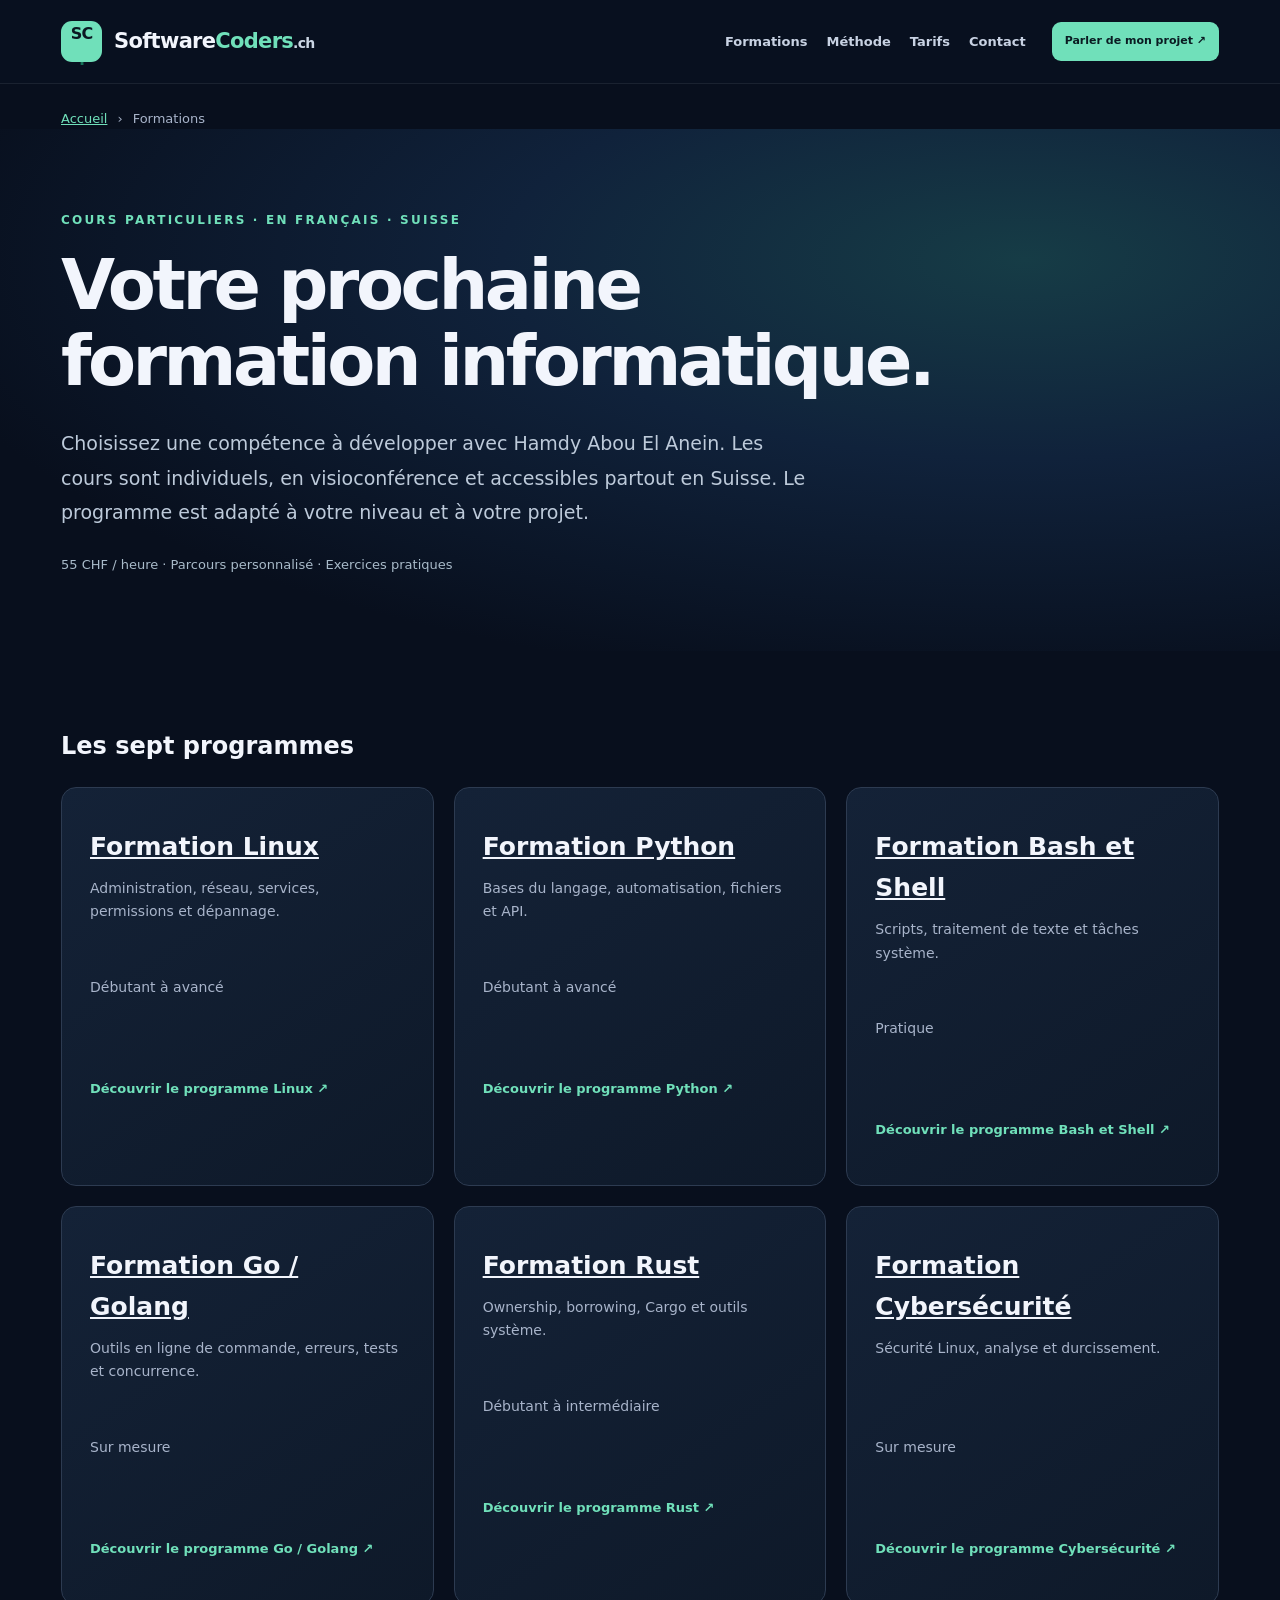
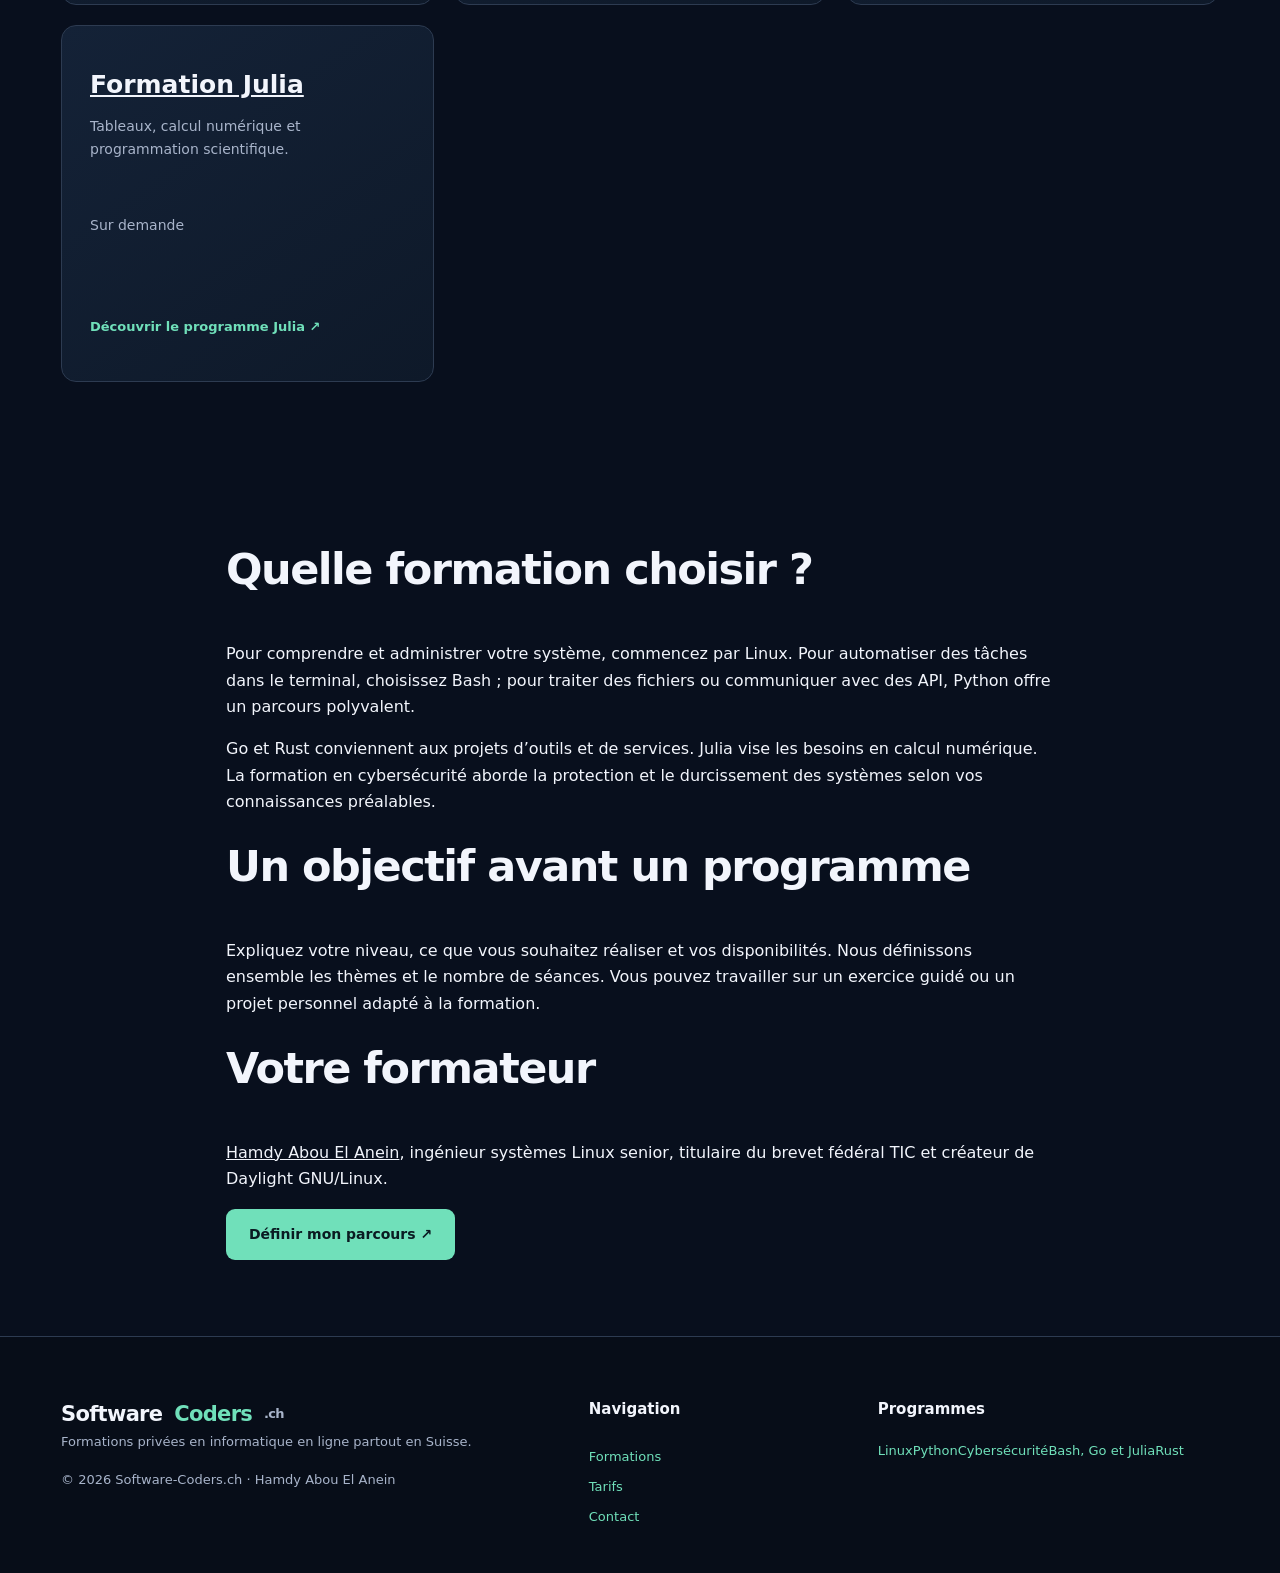
==== formations/index.html @ 7de6b89b "Add course catalogue and navigation breadcrumbs" ====
<!doctype html>
<!-- Developer: Hamdy Abou El Anein | Contact: info@software-coders.ch -->
<html lang="fr"><head><meta charset="utf-8"><meta name="viewport" content="width=device-width,initial-scale=1">
<meta name="description" content="Comparez les cours particuliers Linux, Python, Bash, Go, Rust, cybersécurité et Julia. En français, en ligne partout en Suisse, avec Hamdy Abou El Anein."><meta name="theme-color" content="#0b1221"><meta name="referrer" content="strict-origin-when-cross-origin">
<link rel="canonical" href="https://software-coders.ch/formations/"><link rel="icon" type="image/svg+xml" href="/img/favicon.svg"><link rel="stylesheet" href="../css/site.css">
<meta property="og:type" content="website"><meta property="og:locale" content="fr_CH"><meta property="og:title" content="Formations informatiques en ligne en Suisse | Hamdy Abou El Anein"><meta property="og:description" content="Comparez les cours particuliers Linux, Python, Bash, Go, Rust, cybersécurité et Julia. En français, en ligne partout en Suisse, avec Hamdy Abou El Anein."><meta property="og:url" content="https://software-coders.ch/formations/"><meta property="og:image" content="https://software-coders.ch/img/linux-incident-arena-share.webp">
<title>Formations informatiques en ligne en Suisse | Hamdy Abou El Anein</title>
<script type="application/ld+json">{"@context": "https://schema.org", "@type": "CollectionPage", "name": "Formations informatiques en ligne en Suisse | Hamdy Abou El Anein", "url": "https://software-coders.ch/formations/", "mainEntity": {"@type": "ItemList", "itemListElement": [{"@type": "ListItem", "position": 1, "name": "Formation Linux", "url": "https://software-coders.ch/formations/linux/"}, {"@type": "ListItem", "position": 2, "name": "Formation Python", "url": "https://software-coders.ch/formations/python/"}, {"@type": "ListItem", "position": 3, "name": "Formation Bash et Shell", "url": "https://software-coders.ch/formations/bash/"}, {"@type": "ListItem", "position": 4, "name": "Formation Go / Golang", "url": "https://software-coders.ch/formations/go/"}, {"@type": "ListItem", "position": 5, "name": "Formation Rust", "url": "https://software-coders.ch/formations/rust/"}, {"@type": "ListItem", "position": 6, "name": "Formation Cybersécurité", "url": "https://software-coders.ch/formations/cybersecurite/"}, {"@type": "ListItem", "position": 7, "name": "Formation Julia", "url": "https://software-coders.ch/formations/julia/"}]}}</script>
<script type="application/ld+json">{"@context": "https://schema.org", "@type": "BreadcrumbList", "itemListElement": [{"@type": "ListItem", "position": 1, "name": "Accueil", "item": "https://software-coders.ch/"}, {"@type": "ListItem", "position": 2, "name": "Formations", "item": "https://software-coders.ch/formations/"}]}</script></head><body><a class="skip" href="#contenu">Aller au contenu</a><header class="site-header"><div class="container nav"><a class="brand" href="/" aria-label="Software-Coders.ch — Accueil"><span class="brand-icon">SC<span>.</span></span><span>Software<span class="brand-accent">Coders</span><small>.ch</small></span></a><button class="menu-toggle" type="button" aria-controls="navigation" aria-expanded="false" aria-label="Ouvrir le menu"><span></span><span></span><span></span></button><nav id="navigation" class="nav-links" aria-label="Navigation principale"><a href="/formations/">Formations</a><a href="/#methode">Méthode</a><a href="/#tarifs">Tarifs</a><a href="/#contact">Contact</a></nav><a class="nav-cta" href="/#contact">Parler de mon projet ↗</a></div></header>
<main id="contenu"><nav class="container breadcrumbs" aria-label="Fil d’Ariane"><a href="/">Accueil</a> <span aria-hidden="true">›</span> <span aria-current="page">Formations</span></nav><section class="course-hero"><div class="container"><p class="eyebrow">COURS PARTICULIERS · EN FRANÇAIS · SUISSE</p><h1>Votre prochaine formation informatique.</h1><p class="course-lead">Choisissez une compétence à développer avec Hamdy Abou El Anein. Les cours sont individuels, en visioconférence et accessibles partout en Suisse. Le programme est adapté à votre niveau et à votre projet.</p><p class="course-meta">55 CHF / heure · Parcours personnalisé · Exercices pratiques</p></div></section><section class="section"><div class="container"><h2>Les sept programmes</h2><div class="course-grid"><article class="course"><h3><a href="/formations/linux/">Formation Linux</a></h3><p>Administration, réseau, services, permissions et dépannage.</p><p>Débutant à avancé</p><a class="course-detail-link" href="/formations/linux/">Découvrir le programme Linux ↗</a></article><article class="course"><h3><a href="/formations/python/">Formation Python</a></h3><p>Bases du langage, automatisation, fichiers et API.</p><p>Débutant à avancé</p><a class="course-detail-link" href="/formations/python/">Découvrir le programme Python ↗</a></article><article class="course"><h3><a href="/formations/bash/">Formation Bash et Shell</a></h3><p>Scripts, traitement de texte et tâches système.</p><p>Pratique</p><a class="course-detail-link" href="/formations/bash/">Découvrir le programme Bash et Shell ↗</a></article><article class="course"><h3><a href="/formations/go/">Formation Go / Golang</a></h3><p>Outils en ligne de commande, erreurs, tests et concurrence.</p><p>Sur mesure</p><a class="course-detail-link" href="/formations/go/">Découvrir le programme Go / Golang ↗</a></article><article class="course"><h3><a href="/formations/rust/">Formation Rust</a></h3><p>Ownership, borrowing, Cargo et outils système.</p><p>Débutant à intermédiaire</p><a class="course-detail-link" href="/formations/rust/">Découvrir le programme Rust ↗</a></article><article class="course"><h3><a href="/formations/cybersecurite/">Formation Cybersécurité</a></h3><p>Sécurité Linux, analyse et durcissement.</p><p>Sur mesure</p><a class="course-detail-link" href="/formations/cybersecurite/">Découvrir le programme Cybersécurité ↗</a></article><article class="course"><h3><a href="/formations/julia/">Formation Julia</a></h3><p>Tableaux, calcul numérique et programmation scientifique.</p><p>Sur demande</p><a class="course-detail-link" href="/formations/julia/">Découvrir le programme Julia ↗</a></article></div></div></section><section class="section"><div class="container course-copy"><h2>Quelle formation choisir ?</h2><p>Pour comprendre et administrer votre système, commencez par Linux. Pour automatiser des tâches dans le terminal, choisissez Bash ; pour traiter des fichiers ou communiquer avec des API, Python offre un parcours polyvalent.</p><p>Go et Rust conviennent aux projets d’outils et de services. Julia vise les besoins en calcul numérique. La formation en cybersécurité aborde la protection et le durcissement des systèmes selon vos connaissances préalables.</p><h2>Un objectif avant un programme</h2><p>Expliquez votre niveau, ce que vous souhaitez réaliser et vos disponibilités. Nous définissons ensemble les thèmes et le nombre de séances. Vous pouvez travailler sur un exercice guidé ou un projet personnel adapté à la formation.</p><h2>Votre formateur</h2><p><a href="/hamdy-abou-el-anein/">Hamdy Abou El Anein</a>, ingénieur systèmes Linux senior, titulaire du brevet fédéral TIC et créateur de Daylight GNU/Linux.</p><a class="button primary" href="/#contact">Définir mon parcours ↗</a></div></section></main>
<footer class="footer"><div class="container footer-grid"><div><a class="brand" href="/">Software<span class="brand-accent">Coders</span><small>.ch</small></a><p>Formations privées en informatique en ligne partout en Suisse.</p><small>© 2026 Software-Coders.ch · Hamdy Abou El Anein</small></div><div><h3>Navigation</h3><a href="/formations/">Formations</a><a href="/#tarifs">Tarifs</a><a href="/#contact">Contact</a></div><div><h3>Programmes</h3><a href="/formations/linux/">Linux</a><a href="/formations/python/">Python</a><a href="/formations/cybersecurite/">Cybersécurité</a><a href="/formations/autres/">Bash, Go et Julia</a><a href="/formations/rust/">Rust</a></div></div></footer><script src="../js/site.js" defer></script></body></html>
---- css/site.css ----
/* Developer: Hamdy Abou El Anein | Contact: info@software-coders.ch | SPDX-License-Identifier: GPL-3.0-only */
:root{--bg:#080f1d;--bg2:#0e192b;--surface:#131f32;--surface2:#18263c;--text:#f2f5fc;--muted:#a8b4ca;--accent:#70e0ba;--accent2:#a4f5d7;--line:#2d3b51;color-scheme:dark}
*{box-sizing:border-box}html{scroll-behavior:smooth;scroll-padding-top:95px}body{margin:0;font-family:system-ui,-apple-system,"Segoe UI",sans-serif;font-size:16px;line-height:1.65;color:var(--text);background:var(--bg)}a{color:inherit}button,input,select,textarea{font:inherit}a:focus-visible,button:focus-visible,input:focus-visible,select:focus-visible,textarea:focus-visible{outline:3px solid var(--accent);outline-offset:3px}.container{max-width:1210px;margin:auto;padding:0 26px}.skip{position:absolute;left:-9999px;top:0}.skip:focus{left:10px;top:10px;z-index:999;background:white;color:#111;padding:12px}
.site-header{position:sticky;top:0;z-index:50;background:#091120f5;border-bottom:1px solid #ffffff13;backdrop-filter:blur(16px)}.nav{display:flex;align-items:center;gap:26px;min-height:83px}.brand{display:inline-flex;align-items:center;gap:12px;text-decoration:none;font-size:21px;letter-spacing:-.7px;font-weight:850;white-space:nowrap}.brand-icon{width:41px;height:41px;display:grid;place-items:center;background:var(--accent);color:#0b1823;border-radius:11px;font-size:16px;letter-spacing:-1px}.brand-icon span,.brand-accent{color:var(--accent)}.brand-icon span{color:#167258}.brand small{font-size:14px;color:#cbd6e4}.nav-links{display:flex;align-items:center;gap:26px;margin-left:auto}.nav-links a{text-decoration:none;color:#c8d2e3;font-size:13px;font-weight:600}.nav-links a:hover{color:var(--accent)}.nav-cta{background:var(--accent);color:#0a1b22;text-decoration:none;padding:11px 17px;border-radius:9px;font-size:13px;font-weight:800;white-space:nowrap}.menu-toggle{display:none}
.hero{position:relative;overflow:hidden;background:radial-gradient(ellipse at 80% 35%,#143c48 0,#10223b 34%,#080f1d 76%)}.hero-glow{position:absolute;right:7%;top:20%;width:460px;height:460px;background:#3de1ab18;filter:blur(90px);pointer-events:none}.hero-grid{position:relative;display:grid;grid-template-columns:1.12fr .88fr;align-items:center;gap:38px;padding-top:95px;padding-bottom:100px;min-height:675px}.eyebrow{color:var(--accent);font-size:12px;letter-spacing:2.2px;font-weight:850;margin:0 0 17px}.dot{display:inline-block;width:8px;height:8px;background:var(--accent);border-radius:50%;margin-right:9px;box-shadow:0 0 15px #70e0ba99}h1,h2,h3,p{margin-top:0}h1{font-size:clamp(48px,5.8vw,79px);letter-spacing:-3.5px;line-height:1.08;margin:0 0 27px;font-weight:850}h1 em,h2 em{font-style:normal;color:var(--accent)}.hero-lead{font-size:19px;line-height:1.8;color:#b8c5d7;max-width:610px}.hero-lead strong{color:#f5f8fd}.hero-actions{display:flex;gap:14px;flex-wrap:wrap;margin-top:32px}.button{border:0;display:inline-flex;align-items:center;justify-content:center;gap:12px;padding:14px 23px;min-height:51px;border-radius:9px;font-weight:800;text-decoration:none;cursor:pointer;font-size:14px}.button.primary{background:var(--accent);color:#0a1b22}.button.primary:hover,.nav-cta:hover{background:var(--accent2)}.button.ghost{background:transparent;border:1px solid #60758a;color:#e8f1f8}.hero-trust{display:flex;gap:35px;flex-wrap:wrap;margin-top:52px}.hero-trust strong{font-size:27px;display:block;color:#f7fbff}.hero-trust span{font-size:12px;color:var(--muted);display:block;max-width:145px}.hero-visual{position:relative}.hero-visual>img{width:100%;height:450px;object-fit:cover;border-radius:25px;border:1px solid #5a7b8844;box-shadow:0 28px 90px #0008}.code-card{position:absolute;bottom:-27px;left:-42px;background:#0c1725ed;border:1px solid #54768a;border-radius:13px;padding:17px 23px;box-shadow:0 25px 60px #0009}.code-dots{color:#eeaf87;display:block;letter-spacing:5px;font-size:11px;margin-bottom:11px}.code-card code{font:13px/1.8 ui-monospace,SFMono-Regular,Consolas,monospace;color:#dbece7}.code-green{color:var(--accent)}.code-purple{color:#bfacff}
.intro-band{border-top:1px solid #ffffff16;border-bottom:1px solid #ffffff16;background:#0c1829;padding:23px 0}.intro-band .container{display:flex;align-items:center;gap:60px;flex-wrap:wrap}.intro-band span{font-size:10px;letter-spacing:1.8px;color:var(--muted);font-weight:800}.intro-band div div{font-size:15px;font-weight:750}.intro-band b{color:var(--accent);padding:0 13px}
.section{padding:95px 0}.section-head{display:flex;justify-content:space-between;align-items:end;gap:35px;margin-bottom:37px}.section-head>div{max-width:680px}.section-head h2,.center-head h2,.method-grid h2,.contact-grid h2{font-size:clamp(34px,4vw,53px);line-height:1.17;letter-spacing:-2px;margin:0 0 18px}.section-head p:not(.eyebrow),.center-head p:not(.eyebrow),.section-lead{color:var(--muted);font-size:17px}.inline-link{font-size:13px;font-weight:800;color:var(--accent);text-decoration:none;white-space:nowrap;margin-bottom:18px}.course-grid{display:grid;grid-template-columns:repeat(3,minmax(0,1fr));gap:20px}.course{border:1px solid var(--line);background:linear-gradient(145deg,#142237,#0e1929);padding:28px;border-radius:15px;min-width:0;transition:border-color .2s,transform .2s}.course:hover{border-color:#61d6b3;transform:translateY(-3px)}.course-icon{width:53px;height:53px;display:grid;place-items:center;border-radius:12px;background:#2a4965;color:#a7e7ff;font-weight:900;font-size:21px;margin-bottom:24px}.course-icon.linux{background:#344333;color:#d4ee9b}.course-icon.bash{background:#303b56;color:#b8caff}.course-icon.go{background:#17465a;color:#84d9ef}.course-icon.cyber{background:#453b36;color:#ffd08e}.course-icon.julia{background:#3a3152;color:#d5baff}.course-type{font-size:10px;color:var(--accent);font-weight:850;letter-spacing:1.6px}.course h3{font-size:25px;margin:10px 0}.course p{color:var(--muted);min-height:85px;font-size:14px}.course-footer{display:flex;justify-content:space-between;gap:10px;align-items:center;border-top:1px solid var(--line);padding-top:19px;margin-top:17px}.course-footer span{font-size:12px;color:var(--muted)}.course-footer a{font-size:13px;color:var(--accent);font-weight:750;text-decoration:none;white-space:nowrap}
.method-section{background:#0d192b}.method-grid{display:grid;grid-template-columns:.95fr 1.05fr;gap:90px;align-items:center}.method-image{position:relative}.method-image img{width:100%;height:530px;object-fit:cover;border-radius:19px}.method-sticker{position:absolute;right:-22px;bottom:26px;background:var(--accent);color:#10212a;padding:22px;border-radius:12px;font-size:15px;box-shadow:0 12px 35px #0007}.method-sticker strong{font-size:23px}.steps{margin:31px 0}.steps>div{display:flex;gap:19px;margin-bottom:22px}.steps>div>span{font-size:14px;color:var(--accent);font-weight:900;padding-top:3px}.steps h3{font-size:17px;margin:0 0 4px}.steps p{color:var(--muted);font-size:14px;margin:0}
.pricing-section{background:radial-gradient(circle at 50% 55%,#123a3b,#080f1d 60%)}.center-head{text-align:center;max-width:720px;margin:0 auto 42px}.pricing-card{max-width:510px;margin:auto;padding:38px;background:#152438;border:1px solid #5cbfa777;border-radius:19px;box-shadow:0 22px 80px #0005}.pricing-top{display:flex;justify-content:space-between;align-items:center;gap:10px;color:var(--muted);font-size:11px;font-weight:850;letter-spacing:1px}.pricing-label{color:#0a2820;background:var(--accent);border-radius:30px;padding:5px 10px;font-size:10px}.price{margin:26px 0 18px}.price strong{font-size:60px;letter-spacing:-2px;line-height:1}.price span{color:var(--muted)}.pricing-card>p{color:var(--muted)}.pricing-card ul{padding:0;margin:28px 0;list-style:none}.pricing-card li{margin:13px 0;color:#d7e4ee}.pricing-card li:before{content:"✓";color:var(--accent);margin-right:12px}.wide{width:100%}.small-note{font-size:12px!important;color:var(--muted);text-align:center;margin:15px 0}.small-note a{color:var(--accent)}.stripe-box{text-align:center;min-height:58px;overflow:hidden}
.services-section{background:#0c1829}.service-grid{display:grid;grid-template-columns:repeat(2,minmax(0,1fr));gap:20px}.service-grid article{background:#132136;border:1px solid var(--line);padding:32px;border-radius:15px;display:flex;flex-direction:column}.service-number{font-size:11px;color:var(--accent);font-weight:850;letter-spacing:1.4px}.service-grid h3{font-size:23px;margin:20px 0 10px}.service-grid p{color:var(--muted);font-size:14px;flex:1}.service-grid strong{font-size:18px;margin:14px 0}.service-grid a{font-size:13px;font-weight:800;color:var(--accent);text-decoration:none}
.contact-section{background:radial-gradient(circle at 20% 40%,#163846,#091425 62%)}.contact-grid{display:grid;grid-template-columns:1fr 1fr;gap:75px;align-items:start}.contact-details{display:grid;gap:18px;margin:40px 0}.contact-details a{display:flex;gap:17px;align-items:center;text-decoration:none}.contact-details a>span{width:49px;height:49px;border:1px solid #557485;background:#152d3a;display:grid;place-items:center;border-radius:12px;color:var(--accent);font-size:23px}.contact-details small{display:block;color:var(--muted);font-size:10px;letter-spacing:1.5px}.contact-details strong{display:block;font-size:17px}.founder{border-top:1px solid var(--line);padding-top:23px}.founder strong,.founder span{display:block}.founder span{color:var(--muted);font-size:13px}.contact-form-card{background:#142337;border:1px solid #456075;padding:36px;border-radius:18px}.contact-form-card h3{font-size:25px;margin-bottom:4px}.contact-form-card>p{color:var(--muted);font-size:14px}.contact-form-card form{display:grid;gap:11px;margin-top:24px}.contact-form-card label{font-size:13px;font-weight:750}.contact-form-card input,.contact-form-card textarea,.contact-form-card select{background:#0b1728;border:1px solid #41546a;border-radius:8px;padding:13px 15px;color:#fff;min-width:0;width:100%;margin-bottom:10px}.contact-form-card textarea{resize:vertical}.contact-form-card .button{margin-top:5px}
.footer{background:#070d18;padding:60px 0 45px;border-top:1px solid var(--line)}.footer-grid{display:grid;grid-template-columns:1.4fr .7fr 1fr;gap:50px}.footer p,.footer small{color:var(--muted);font-size:13px}.footer h3{font-size:15px}.footer-grid>div:nth-child(2){display:flex;flex-direction:column;gap:9px}.footer-grid a{text-decoration:none}.footer-grid>div:nth-child(2) a,.footer-grid>div:nth-child(3) a{font-size:13px;color:var(--accent)}
@media(max-width:1060px){.nav{flex-wrap:wrap}.nav-links{gap:14px}.nav-cta{display:none}.hero-grid{gap:20px}.method-grid{gap:40px}}
@media(max-width:820px){.menu-toggle{display:flex;margin-left:auto;flex-direction:column;justify-content:center;gap:5px;width:44px;height:44px;border:1px solid var(--line);border-radius:8px;background:var(--surface);padding:10px}.menu-toggle span{height:2px;width:100%;background:#fff}.nav-links{display:none;width:100%;order:3;flex-direction:column;align-items:stretch;padding:12px 0 20px}.nav-links.open{display:flex}.nav-links a{padding:8px}.hero-grid{grid-template-columns:1fr;padding-top:65px;padding-bottom:85px}.hero-visual{max-width:630px}.course-grid{grid-template-columns:repeat(2,minmax(0,1fr))}.method-grid,.contact-grid{grid-template-columns:1fr}.method-image{max-width:600px}.footer-grid{grid-template-columns:1fr 1fr}.section{padding:75px 0}}
@media(max-width:570px){.container{padding:0 18px}.hero-grid{padding-top:48px}.hero-visual>img{height:310px}.code-card{left:8px;bottom:-35px;padding:12px}.hero-trust{gap:18px}.hero-trust strong{font-size:22px}.intro-band .container{gap:10px}.intro-band b{padding:0 5px}.section{padding:58px 0}.section-head{display:block}.course-grid,.service-grid,.footer-grid{grid-template-columns:1fr}.course p{min-height:0}.method-image img{height:360px}.method-sticker{right:8px}.pricing-card,.contact-form-card{padding:24px}.pricing-top{flex-wrap:wrap}.price strong{font-size:49px}.contact-details strong{font-size:14px}.contact-grid{gap:35px}}
@media(prefers-reduced-motion:reduce){html{scroll-behavior:auto}.course{transition:none}}

.contact-qr{display:flex;align-items:center;gap:15px;margin:20px 0}.contact-qr img{width:88px;height:88px;object-fit:contain;background:#fff;border-radius:9px;padding:5px}.contact-qr span{font-size:12px;color:var(--muted)}.service-tiers{font-size:12px!important;color:#c5d5df!important}

/* 2026 visual refinement: clean content rhythm and a nonintrusive chat. */
.hero-grid{grid-template-columns:1.2fr .8fr;gap:58px}
.hero h1{font-size:clamp(45px,5.3vw,70px);letter-spacing:-2.5px}
.hero-visual>img{height:380px;object-position:center}
.hero-grid{min-height:590px;padding-top:75px;padding-bottom:75px}
.hero-trust{margin-top:36px}
.section{padding-top:76px;padding-bottom:76px}
.method-image{min-height:410px;display:flex;align-items:center}
.terminal-art{width:100%;min-height:380px;background:#081322;border:1px solid #40586c;border-radius:17px;box-shadow:0 30px 75px #0006;overflow:hidden}
.terminal-bar{display:flex;align-items:center;gap:25px;background:#1d3044;border-bottom:1px solid #3e5668;padding:13px 20px;font:12px ui-monospace,monospace;color:#b8c7d4}
.terminal-bar .dots{color:#f4aa80;letter-spacing:5px}
.terminal-content{padding:27px;font:15px/1.8 ui-monospace,Consolas,monospace;color:#e5f0f4}
.terminal-content p{margin:0 0 13px}.terminal-content .terminal-result{padding-left:20px;color:#a8c7d0}
.term-green{color:#70e0ba}.term-blue{color:#a7a3ff}.cursor{color:#70e0ba}
.method-sticker{bottom:-18px;right:-8px}
.pricing-card{max-width:560px}
.stripe-caption{font-size:13px;color:#c3d5df;text-align:center;margin:0 0 8px}
.stripe-box{min-height:0;margin:18px 0 5px}
.contact-section{background:linear-gradient(125deg,#0d2933,#091425 65%)}
#chatbot-container{z-index:100;max-width:calc(100vw - 28px);background:#12243a!important;border:1px solid #446177;border-radius:15px!important;box-shadow:0 20px 60px #0009!important;color:#edf5fa}
#chatbot-header{background:#214457!important;color:#edf5fa!important}
#chatbot-messages{background:#12243a}
#chatbot-input-container{background:#12243a!important}
#chatbot-input{background:#0b1728!important;color:white!important;border-color:#516d80!important}
#chatbot-closed{z-index:100;background:#70e0ba!important;color:#0a2022!important;border:0;border-radius:28px!important;padding:13px 21px!important;box-shadow:0 10px 30px #0007;font-weight:800}
#chatbot-send{background:#70e0ba!important;color:#0a2022!important}
@media(max-width:820px){.hero-grid{grid-template-columns:1fr;gap:30px}.method-image{min-height:340px}}
@media(max-width:570px){.hero h1{font-size:clamp(42px,11vw,58px)}.hero-visual>img{height:280px}.code-card{position:relative;left:auto;bottom:auto;margin:-30px 12px 0;width:max-content;max-width:calc(100% - 24px)}.terminal-art{min-height:330px}.terminal-content{font-size:12px;padding:20px}.method-sticker{position:relative;right:auto;bottom:auto;margin:-22px 12px 0;width:max-content;max-width:calc(100% - 24px)}#chatbot-container{right:12px;bottom:12px;width:calc(100vw - 24px)}}
.method-image{display:block;position:relative;min-width:0;min-height:0}.terminal-art{width:100%;min-width:0}.terminal-bar{overflow-wrap:anywhere}.terminal-content{overflow-wrap:anywhere}.method-sticker{position:absolute}
@media(max-width:570px){.method-sticker{position:relative;display:block}.terminal-art{min-height:0}}

.course-icon.rust{background:#49392e;color:#ffc38e}
#chatbot-send:disabled{opacity:.55;cursor:wait}
.chatbot-message.bot{white-space:pre-wrap;overflow-wrap:anywhere}

/* Linux Incident Arena — Developer: Hamdy Abou El Anein | Contact: info@software-coders.ch */
.arena-hero{background:radial-gradient(ellipse at 80% 0,#133c3b 0,#0c1a2c 35%,#080f1d 68%)}.arena-intro{display:grid;grid-template-columns:1fr 275px;gap:75px;padding:65px 0 45px;align-items:center}.arena-intro h1{font-size:clamp(45px,5.6vw,72px);letter-spacing:-3px;line-height:1.08;margin-bottom:20px}.arena-lead{font-size:17px;line-height:1.8;max-width:660px;color:#b7c8d9}.arena-lead strong{font-weight:500;color:#e1edf4}.arena-intro .hero-actions{margin-top:24px;gap:12px}.arena-promises{display:flex;gap:20px;flex-wrap:wrap;color:#9bb3bf;font-size:11px;margin-top:19px}.arena-promises span:before{content:"✓";margin-right:6px;color:var(--accent)}.expert-note{padding:0 0 0 28px;border-left:1px solid #395a62}.expert-symbol{display:grid;place-items:center;background:#133e37;color:var(--accent);border:1px solid #38685a;border-radius:12px;width:48px;height:48px;font:23px ui-monospace,monospace;margin-bottom:17px}.expert-note>p{font-size:9px;font-weight:750;letter-spacing:1.7px;color:#91aaaf;margin-bottom:9px}.expert-note h2{font-size:27px;letter-spacing:-.8px;line-height:1.2;margin:0 0 12px}.expert-note h2 span{color:var(--accent)}.expert-note>div{font-size:11px;color:#adc1cb;line-height:1.9}.expert-note>a{display:block;font-size:10px;font-weight:650;color:var(--accent);text-decoration:none;margin-top:16px}.expert-note>.expert-contact{font-weight:400;color:#bad1d3;margin-top:10px}.lab-caption{display:flex;justify-content:space-between;align-items:center;gap:12px;color:#99b0c3;font-size:11px;margin-bottom:13px;scroll-margin-top:100px}.lab-caption>div{display:flex;align-items:center;gap:12px}.lab-badge{font-size:9px;letter-spacing:1.3px;font-weight:850;color:var(--accent);border:1px solid #3c6e60;background:#183c322e;padding:4px 8px;border-radius:4px}.lab-caption>span{font:10px ui-monospace,monospace;color:#86a2b4}.arena-frame{width:100%;height:720px;display:block;border:0;border-radius:14px;box-shadow:0 28px 80px #0005;background:#0a1321}.lab-after{display:flex;justify-content:space-between;align-items:start;gap:55px;padding:21px 0 35px}.lab-after p{font-size:11px;color:#94adbd;max-width:590px;margin:0;line-height:1.8}.lab-after strong{color:#d9e8ef}.lab-after>a{font-size:11px;font-weight:650;color:var(--accent);text-decoration:none;max-width:290px;text-align:right}.mentor-band{padding:49px 0;background:#0e1d2b;border-top:1px solid #28404a;border-bottom:1px solid #26394a}.mentor-band>.container{display:grid;grid-template-columns:1fr 1fr;gap:70px;align-items:center}.mentor-band .eyebrow{font-size:9px;letter-spacing:1.5px}.mentor-band h2{font-size:32px;letter-spacing:-1px;line-height:1.3;margin:12px 0 0}.mentor-band h2 em{color:var(--accent);font-style:normal}.mentor-band p{font-size:14px;color:#afc1d0;margin-bottom:15px}.mentor-band .inline-link{font-size:12px;white-space:normal}.nav-links{gap:19px}.nav-cta{padding:10px 13px;font-size:11px}
@media(max-width:1060px){.arena-intro{gap:30px;grid-template-columns:1fr 245px}.nav-links{gap:15px}}
@media(max-width:820px){.arena-intro{padding-top:42px;gap:30px;grid-template-columns:1fr}.expert-note{display:grid;grid-template-columns:48px 1fr;column-gap:14px;align-items:center;border-left:0;border-top:1px solid #304d57;padding:20px 0 0}.expert-symbol{grid-column:1;grid-row:1/4;margin:0}.expert-note>p{grid-column:2;margin:0}.expert-note h2{grid-column:2;margin:4px 0;font-size:23px}.expert-note h2 br{display:none}.expert-note>div{grid-column:2}.expert-note>a{grid-column:2;margin-top:9px}.expert-note>div br{display:none}.expert-note>div br:after{content:" · "}.expert-note .expert-contact{display:none}.lab-caption>span{display:none}.mentor-band>.container{gap:25px;grid-template-columns:1fr}.mentor-band h2{font-size:30px}.lab-after{gap:20px;flex-direction:column}.lab-after>a{text-align:left;max-width:none}}
@media(max-width:570px){.arena-intro{padding-top:35px;padding-bottom:27px}.arena-intro h1{font-size:clamp(41px,10.7vw,57px);letter-spacing:-1.8px}.arena-lead{font-size:15px}.arena-intro .hero-actions{gap:10px}.arena-intro .button{padding:12px 16px;font-size:12px;min-height:46px}.arena-promises{gap:8px 15px;font-size:10px}.expert-note h2{font-size:21px}.expert-note>div{font-size:10px}.lab-caption{font-size:10px;gap:8px}.lab-caption>div{gap:8px}.arena-frame{height:980px}.lab-after{padding-bottom:25px}.mentor-band{padding:35px 0}}

.course-detail-link{display:inline-block;margin:-2px 0 16px;color:var(--accent);font-size:13px;font-weight:750;text-decoration:none}.course-detail-link:hover{text-decoration:underline}.course-hero{background:radial-gradient(ellipse at 80% 25%,#163c46 0,#10223b 36%,#080f1d 78%);padding:82px 0 76px}.course-hero h1{max-width:900px;font-size:clamp(43px,6vw,70px)}.course-lead{max-width:760px;color:#bdcada;font-size:19px;line-height:1.8}.course-meta{margin:25px 0 0;color:#a9bbca;font-size:13px}.course-copy{max-width:880px}.course-copy h2,.course-contact h2{font-size:clamp(30px,4vw,43px);letter-spacing:-1.5px}.course-prose{max-width:760px;color:var(--muted);font-size:17px}.course-prose li{margin:9px 0}.course-contact{background:#102033}.course-contact p{max-width:720px;color:var(--muted)}.course-more{margin-top:30px}.course-more ul{display:flex;gap:22px;flex-wrap:wrap;padding-left:20px}.course-more a{color:var(--accent)}

/* Keep descriptive course links within small screens. */
.course-region-note .inline-link { white-space: normal; max-width: 100%; overflow-wrap: anywhere; }

.breadcrumbs{padding-top:24px;font-size:13px;display:flex;flex-wrap:wrap;gap:10px;color:var(--muted)}
.breadcrumbs a{color:var(--accent)}
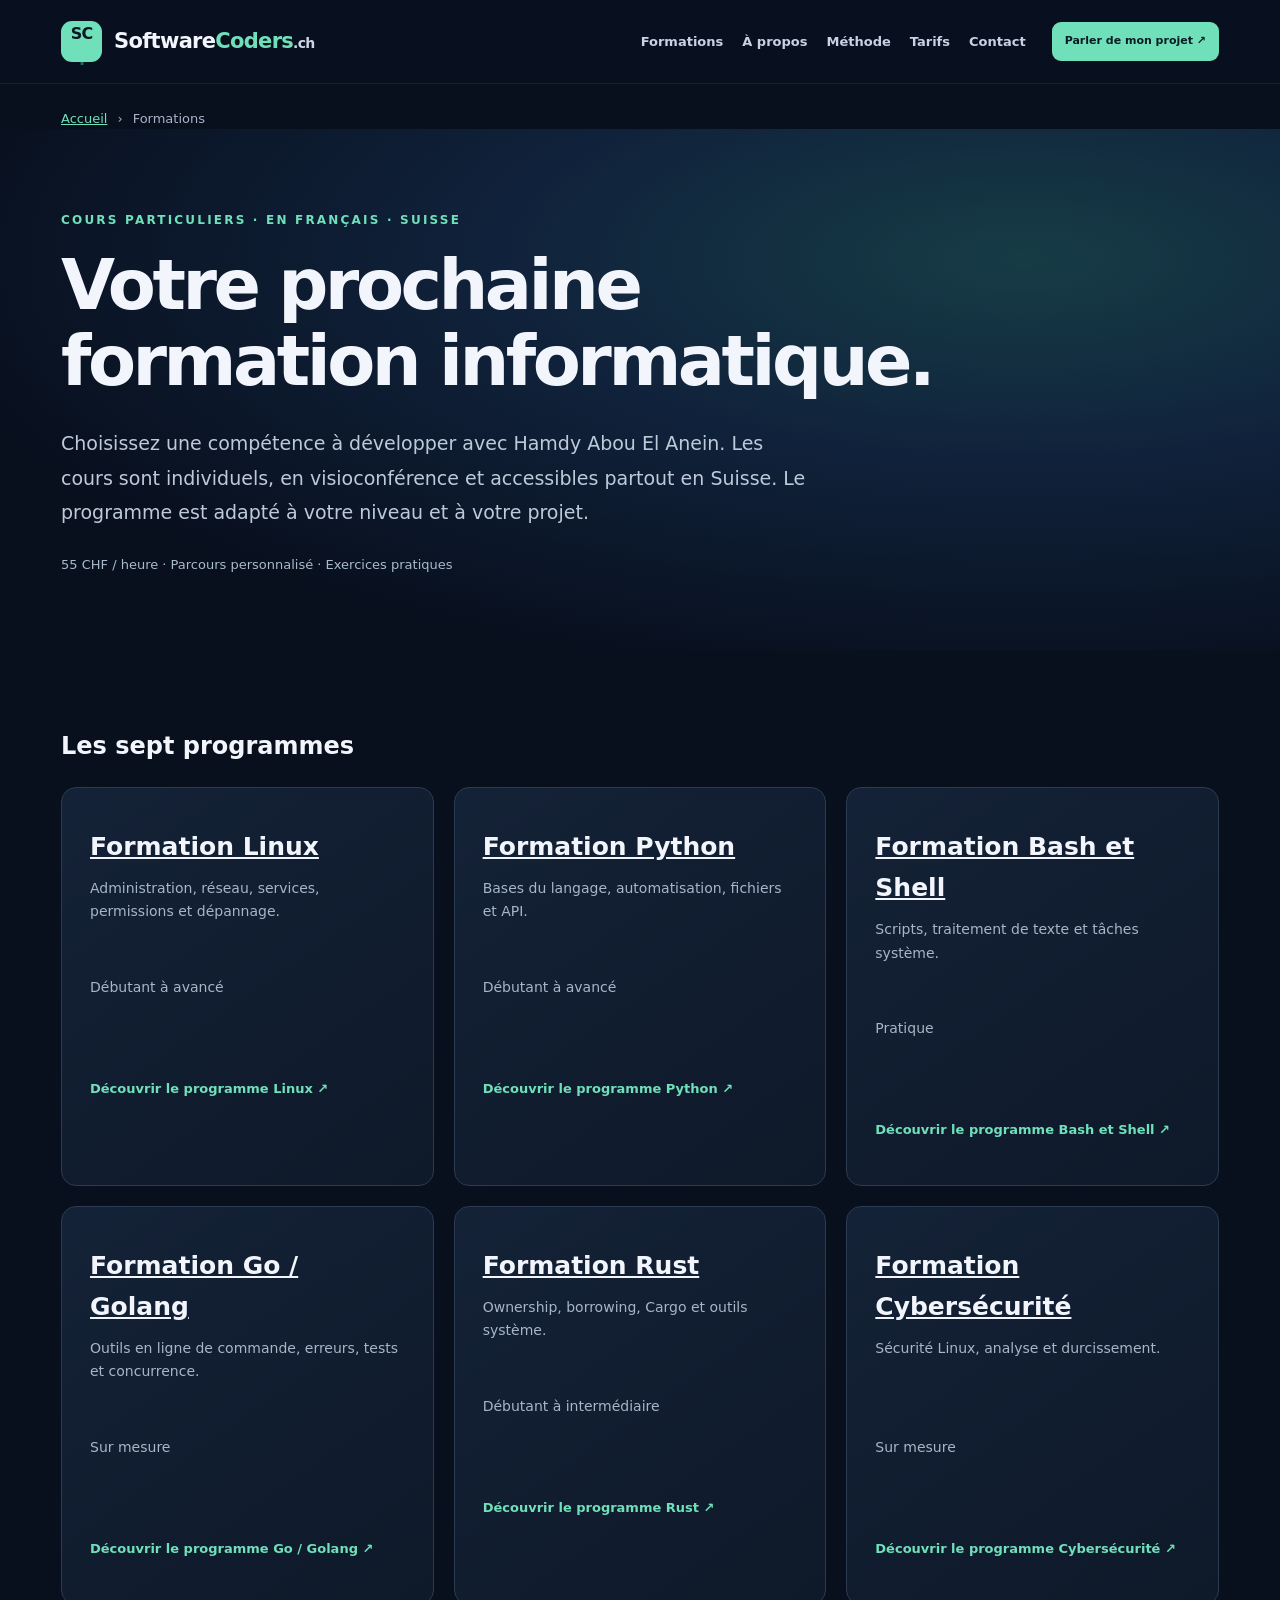
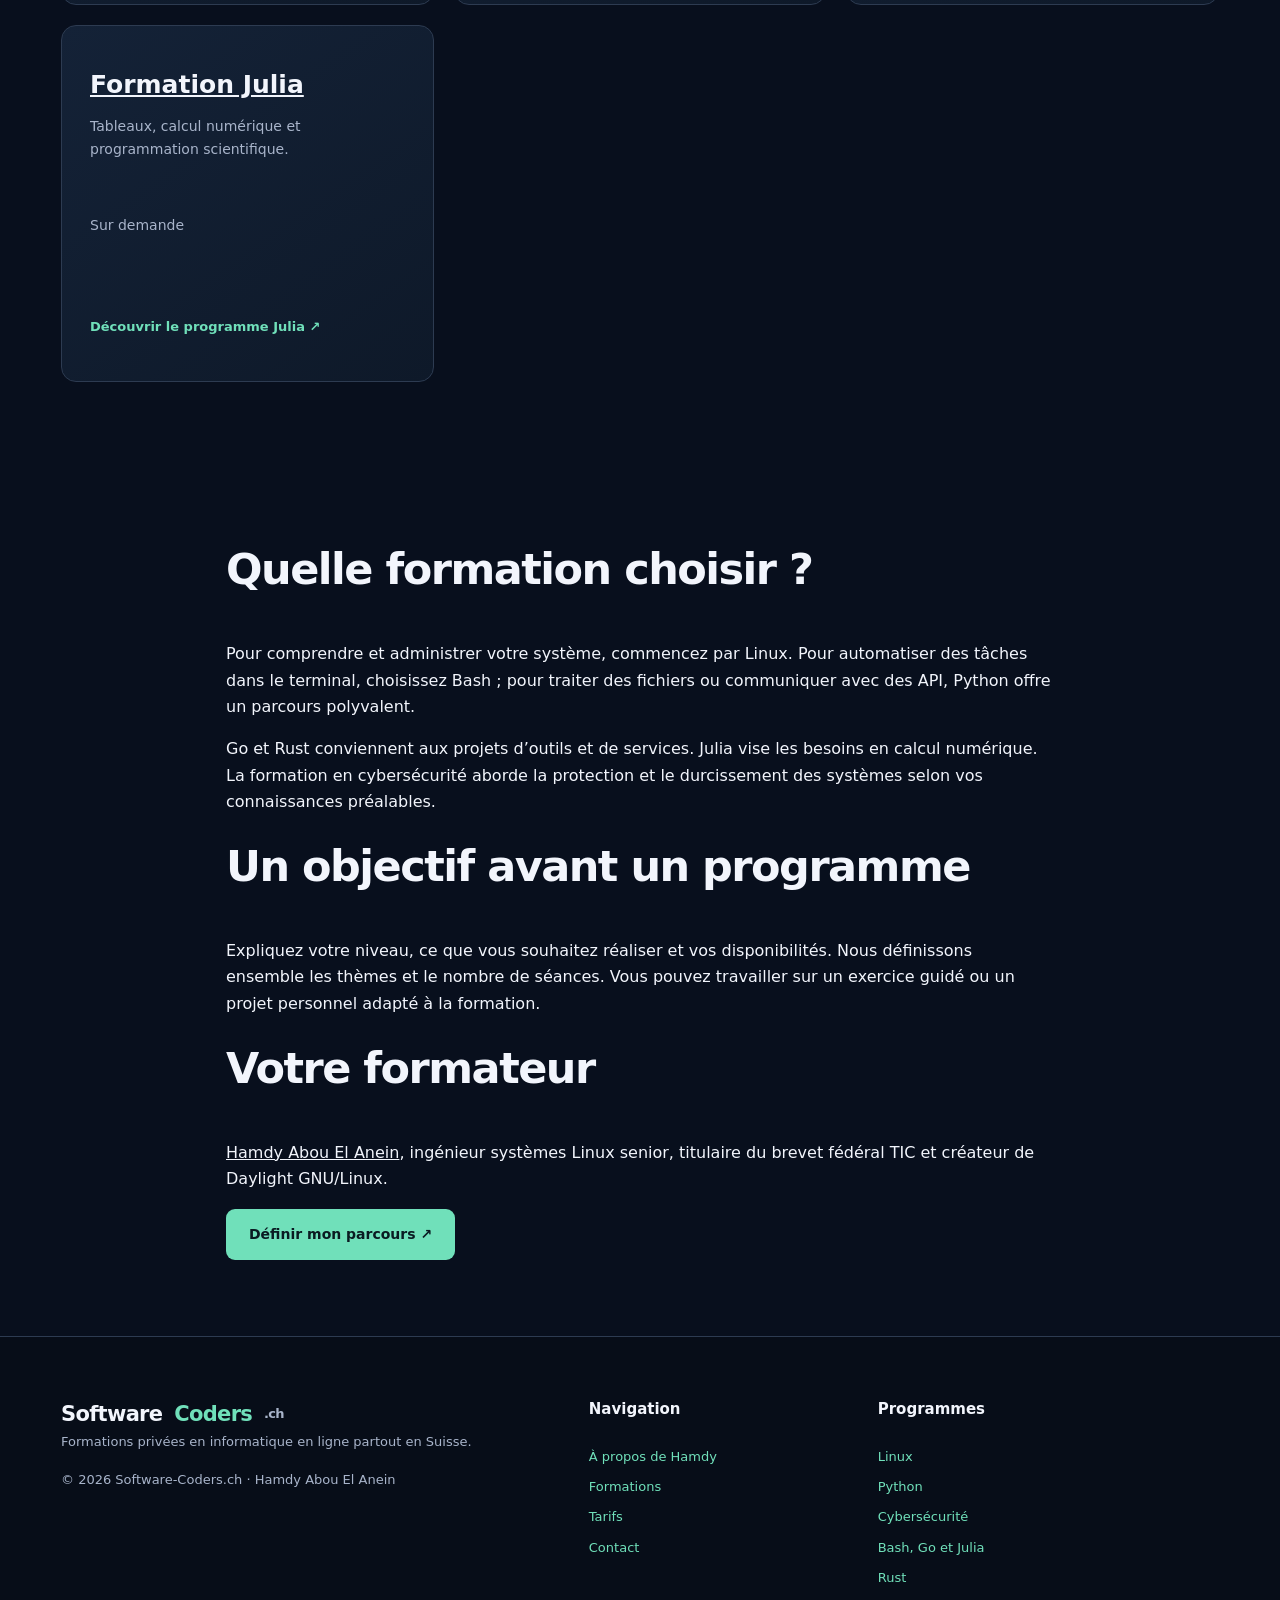
==== commit bb789651: "Make trainer profile accessible from navigation and homepage" ====
--- a/formations/index.html
+++ b/formations/index.html
@@ -6,6 +6,6 @@
 <meta property="og:type" content="website"><meta property="og:locale" content="fr_CH"><meta property="og:title" content="Formations informatiques en ligne en Suisse | Hamdy Abou El Anein"><meta property="og:description" content="Comparez les cours particuliers Linux, Python, Bash, Go, Rust, cybersécurité et Julia. En français, en ligne partout en Suisse, avec Hamdy Abou El Anein."><meta property="og:url" content="https://software-coders.ch/formations/"><meta property="og:image" content="https://software-coders.ch/img/linux-incident-arena-share.webp">
 <title>Formations informatiques en ligne en Suisse | Hamdy Abou El Anein</title>
 <script type="application/ld+json">{"@context": "https://schema.org", "@type": "CollectionPage", "name": "Formations informatiques en ligne en Suisse | Hamdy Abou El Anein", "url": "https://software-coders.ch/formations/", "mainEntity": {"@type": "ItemList", "itemListElement": [{"@type": "ListItem", "position": 1, "name": "Formation Linux", "url": "https://software-coders.ch/formations/linux/"}, {"@type": "ListItem", "position": 2, "name": "Formation Python", "url": "https://software-coders.ch/formations/python/"}, {"@type": "ListItem", "position": 3, "name": "Formation Bash et Shell", "url": "https://software-coders.ch/formations/bash/"}, {"@type": "ListItem", "position": 4, "name": "Formation Go / Golang", "url": "https://software-coders.ch/formations/go/"}, {"@type": "ListItem", "position": 5, "name": "Formation Rust", "url": "https://software-coders.ch/formations/rust/"}, {"@type": "ListItem", "position": 6, "name": "Formation Cybersécurité", "url": "https://software-coders.ch/formations/cybersecurite/"}, {"@type": "ListItem", "position": 7, "name": "Formation Julia", "url": "https://software-coders.ch/formations/julia/"}]}}</script>
-<script type="application/ld+json">{"@context": "https://schema.org", "@type": "BreadcrumbList", "itemListElement": [{"@type": "ListItem", "position": 1, "name": "Accueil", "item": "https://software-coders.ch/"}, {"@type": "ListItem", "position": 2, "name": "Formations", "item": "https://software-coders.ch/formations/"}]}</script></head><body><a class="skip" href="#contenu">Aller au contenu</a><header class="site-header"><div class="container nav"><a class="brand" href="/" aria-label="Software-Coders.ch — Accueil"><span class="brand-icon">SC<span>.</span></span><span>Software<span class="brand-accent">Coders</span><small>.ch</small></span></a><button class="menu-toggle" type="button" aria-controls="navigation" aria-expanded="false" aria-label="Ouvrir le menu"><span></span><span></span><span></span></button><nav id="navigation" class="nav-links" aria-label="Navigation principale"><a href="/formations/">Formations</a><a href="/#methode">Méthode</a><a href="/#tarifs">Tarifs</a><a href="/#contact">Contact</a></nav><a class="nav-cta" href="/#contact">Parler de mon projet ↗</a></div></header>
+<script type="application/ld+json">{"@context": "https://schema.org", "@type": "BreadcrumbList", "itemListElement": [{"@type": "ListItem", "position": 1, "name": "Accueil", "item": "https://software-coders.ch/"}, {"@type": "ListItem", "position": 2, "name": "Formations", "item": "https://software-coders.ch/formations/"}]}</script></head><body><a class="skip" href="#contenu">Aller au contenu</a><header class="site-header"><div class="container nav"><a class="brand" href="/" aria-label="Software-Coders.ch — Accueil"><span class="brand-icon">SC<span>.</span></span><span>Software<span class="brand-accent">Coders</span><small>.ch</small></span></a><button class="menu-toggle" type="button" aria-controls="navigation" aria-expanded="false" aria-label="Ouvrir le menu"><span></span><span></span><span></span></button><nav id="navigation" class="nav-links" aria-label="Navigation principale"><a href="/formations/">Formations</a><a href="/hamdy-abou-el-anein/">À propos</a><a href="/#methode">Méthode</a><a href="/#tarifs">Tarifs</a><a href="/#contact">Contact</a></nav><a class="nav-cta" href="/#contact">Parler de mon projet ↗</a></div></header>
 <main id="contenu"><nav class="container breadcrumbs" aria-label="Fil d’Ariane"><a href="/">Accueil</a> <span aria-hidden="true">›</span> <span aria-current="page">Formations</span></nav><section class="course-hero"><div class="container"><p class="eyebrow">COURS PARTICULIERS · EN FRANÇAIS · SUISSE</p><h1>Votre prochaine formation informatique.</h1><p class="course-lead">Choisissez une compétence à développer avec Hamdy Abou El Anein. Les cours sont individuels, en visioconférence et accessibles partout en Suisse. Le programme est adapté à votre niveau et à votre projet.</p><p class="course-meta">55 CHF / heure · Parcours personnalisé · Exercices pratiques</p></div></section><section class="section"><div class="container"><h2>Les sept programmes</h2><div class="course-grid"><article class="course"><h3><a href="/formations/linux/">Formation Linux</a></h3><p>Administration, réseau, services, permissions et dépannage.</p><p>Débutant à avancé</p><a class="course-detail-link" href="/formations/linux/">Découvrir le programme Linux ↗</a></article><article class="course"><h3><a href="/formations/python/">Formation Python</a></h3><p>Bases du langage, automatisation, fichiers et API.</p><p>Débutant à avancé</p><a class="course-detail-link" href="/formations/python/">Découvrir le programme Python ↗</a></article><article class="course"><h3><a href="/formations/bash/">Formation Bash et Shell</a></h3><p>Scripts, traitement de texte et tâches système.</p><p>Pratique</p><a class="course-detail-link" href="/formations/bash/">Découvrir le programme Bash et Shell ↗</a></article><article class="course"><h3><a href="/formations/go/">Formation Go / Golang</a></h3><p>Outils en ligne de commande, erreurs, tests et concurrence.</p><p>Sur mesure</p><a class="course-detail-link" href="/formations/go/">Découvrir le programme Go / Golang ↗</a></article><article class="course"><h3><a href="/formations/rust/">Formation Rust</a></h3><p>Ownership, borrowing, Cargo et outils système.</p><p>Débutant à intermédiaire</p><a class="course-detail-link" href="/formations/rust/">Découvrir le programme Rust ↗</a></article><article class="course"><h3><a href="/formations/cybersecurite/">Formation Cybersécurité</a></h3><p>Sécurité Linux, analyse et durcissement.</p><p>Sur mesure</p><a class="course-detail-link" href="/formations/cybersecurite/">Découvrir le programme Cybersécurité ↗</a></article><article class="course"><h3><a href="/formations/julia/">Formation Julia</a></h3><p>Tableaux, calcul numérique et programmation scientifique.</p><p>Sur demande</p><a class="course-detail-link" href="/formations/julia/">Découvrir le programme Julia ↗</a></article></div></div></section><section class="section"><div class="container course-copy"><h2>Quelle formation choisir ?</h2><p>Pour comprendre et administrer votre système, commencez par Linux. Pour automatiser des tâches dans le terminal, choisissez Bash ; pour traiter des fichiers ou communiquer avec des API, Python offre un parcours polyvalent.</p><p>Go et Rust conviennent aux projets d’outils et de services. Julia vise les besoins en calcul numérique. La formation en cybersécurité aborde la protection et le durcissement des systèmes selon vos connaissances préalables.</p><h2>Un objectif avant un programme</h2><p>Expliquez votre niveau, ce que vous souhaitez réaliser et vos disponibilités. Nous définissons ensemble les thèmes et le nombre de séances. Vous pouvez travailler sur un exercice guidé ou un projet personnel adapté à la formation.</p><h2>Votre formateur</h2><p><a href="/hamdy-abou-el-anein/">Hamdy Abou El Anein</a>, ingénieur systèmes Linux senior, titulaire du brevet fédéral TIC et créateur de Daylight GNU/Linux.</p><a class="button primary" href="/#contact">Définir mon parcours ↗</a></div></section></main>
-<footer class="footer"><div class="container footer-grid"><div><a class="brand" href="/">Software<span class="brand-accent">Coders</span><small>.ch</small></a><p>Formations privées en informatique en ligne partout en Suisse.</p><small>© 2026 Software-Coders.ch · Hamdy Abou El Anein</small></div><div><h3>Navigation</h3><a href="/formations/">Formations</a><a href="/#tarifs">Tarifs</a><a href="/#contact">Contact</a></div><div><h3>Programmes</h3><a href="/formations/linux/">Linux</a><a href="/formations/python/">Python</a><a href="/formations/cybersecurite/">Cybersécurité</a><a href="/formations/autres/">Bash, Go et Julia</a><a href="/formations/rust/">Rust</a></div></div></footer><script src="../js/site.js" defer></script></body></html>
+<footer class="footer"><div class="container footer-grid"><div><a class="brand" href="/">Software<span class="brand-accent">Coders</span><small>.ch</small></a><p>Formations privées en informatique en ligne partout en Suisse.</p><small>© 2026 Software-Coders.ch · Hamdy Abou El Anein</small></div><div><h3>Navigation</h3><a href="/hamdy-abou-el-anein/">À propos de Hamdy</a><a href="/formations/">Formations</a><a href="/#tarifs">Tarifs</a><a href="/#contact">Contact</a></div><div><h3>Programmes</h3><a href="/formations/linux/">Linux</a><a href="/formations/python/">Python</a><a href="/formations/cybersecurite/">Cybersécurité</a><a href="/formations/autres/">Bash, Go et Julia</a><a href="/formations/rust/">Rust</a></div></div></footer><script src="../js/site.js" defer></script></body></html>
--- a/css/site.css
+++ b/css/site.css
@@ -9,7 +9,7 @@
 .pricing-section{background:radial-gradient(circle at 50% 55%,#123a3b,#080f1d 60%)}.center-head{text-align:center;max-width:720px;margin:0 auto 42px}.pricing-card{max-width:510px;margin:auto;padding:38px;background:#152438;border:1px solid #5cbfa777;border-radius:19px;box-shadow:0 22px 80px #0005}.pricing-top{display:flex;justify-content:space-between;align-items:center;gap:10px;color:var(--muted);font-size:11px;font-weight:850;letter-spacing:1px}.pricing-label{color:#0a2820;background:var(--accent);border-radius:30px;padding:5px 10px;font-size:10px}.price{margin:26px 0 18px}.price strong{font-size:60px;letter-spacing:-2px;line-height:1}.price span{color:var(--muted)}.pricing-card>p{color:var(--muted)}.pricing-card ul{padding:0;margin:28px 0;list-style:none}.pricing-card li{margin:13px 0;color:#d7e4ee}.pricing-card li:before{content:"✓";color:var(--accent);margin-right:12px}.wide{width:100%}.small-note{font-size:12px!important;color:var(--muted);text-align:center;margin:15px 0}.small-note a{color:var(--accent)}.stripe-box{text-align:center;min-height:58px;overflow:hidden}
 .services-section{background:#0c1829}.service-grid{display:grid;grid-template-columns:repeat(2,minmax(0,1fr));gap:20px}.service-grid article{background:#132136;border:1px solid var(--line);padding:32px;border-radius:15px;display:flex;flex-direction:column}.service-number{font-size:11px;color:var(--accent);font-weight:850;letter-spacing:1.4px}.service-grid h3{font-size:23px;margin:20px 0 10px}.service-grid p{color:var(--muted);font-size:14px;flex:1}.service-grid strong{font-size:18px;margin:14px 0}.service-grid a{font-size:13px;font-weight:800;color:var(--accent);text-decoration:none}
 .contact-section{background:radial-gradient(circle at 20% 40%,#163846,#091425 62%)}.contact-grid{display:grid;grid-template-columns:1fr 1fr;gap:75px;align-items:start}.contact-details{display:grid;gap:18px;margin:40px 0}.contact-details a{display:flex;gap:17px;align-items:center;text-decoration:none}.contact-details a>span{width:49px;height:49px;border:1px solid #557485;background:#152d3a;display:grid;place-items:center;border-radius:12px;color:var(--accent);font-size:23px}.contact-details small{display:block;color:var(--muted);font-size:10px;letter-spacing:1.5px}.contact-details strong{display:block;font-size:17px}.founder{border-top:1px solid var(--line);padding-top:23px}.founder strong,.founder span{display:block}.founder span{color:var(--muted);font-size:13px}.contact-form-card{background:#142337;border:1px solid #456075;padding:36px;border-radius:18px}.contact-form-card h3{font-size:25px;margin-bottom:4px}.contact-form-card>p{color:var(--muted);font-size:14px}.contact-form-card form{display:grid;gap:11px;margin-top:24px}.contact-form-card label{font-size:13px;font-weight:750}.contact-form-card input,.contact-form-card textarea,.contact-form-card select{background:#0b1728;border:1px solid #41546a;border-radius:8px;padding:13px 15px;color:#fff;min-width:0;width:100%;margin-bottom:10px}.contact-form-card textarea{resize:vertical}.contact-form-card .button{margin-top:5px}
-.footer{background:#070d18;padding:60px 0 45px;border-top:1px solid var(--line)}.footer-grid{display:grid;grid-template-columns:1.4fr .7fr 1fr;gap:50px}.footer p,.footer small{color:var(--muted);font-size:13px}.footer h3{font-size:15px}.footer-grid>div:nth-child(2){display:flex;flex-direction:column;gap:9px}.footer-grid a{text-decoration:none}.footer-grid>div:nth-child(2) a,.footer-grid>div:nth-child(3) a{font-size:13px;color:var(--accent)}
+.footer{background:#070d18;padding:60px 0 45px;border-top:1px solid var(--line)}.footer-grid{display:grid;grid-template-columns:1.4fr .7fr 1fr;gap:50px}.footer p,.footer small{color:var(--muted);font-size:13px}.footer h3{font-size:15px}.footer-grid>div:nth-child(n+2){display:flex;flex-direction:column;gap:9px}.footer-grid a{text-decoration:none}.footer-grid>div:nth-child(2) a,.footer-grid>div:nth-child(3) a{font-size:13px;color:var(--accent)}
 @media(max-width:1060px){.nav{flex-wrap:wrap}.nav-links{gap:14px}.nav-cta{display:none}.hero-grid{gap:20px}.method-grid{gap:40px}}
 @media(max-width:820px){.menu-toggle{display:flex;margin-left:auto;flex-direction:column;justify-content:center;gap:5px;width:44px;height:44px;border:1px solid var(--line);border-radius:8px;background:var(--surface);padding:10px}.menu-toggle span{height:2px;width:100%;background:#fff}.nav-links{display:none;width:100%;order:3;flex-direction:column;align-items:stretch;padding:12px 0 20px}.nav-links.open{display:flex}.nav-links a{padding:8px}.hero-grid{grid-template-columns:1fr;padding-top:65px;padding-bottom:85px}.hero-visual{max-width:630px}.course-grid{grid-template-columns:repeat(2,minmax(0,1fr))}.method-grid,.contact-grid{grid-template-columns:1fr}.method-image{max-width:600px}.footer-grid{grid-template-columns:1fr 1fr}.section{padding:75px 0}}
 @media(max-width:570px){.container{padding:0 18px}.hero-grid{padding-top:48px}.hero-visual>img{height:310px}.code-card{left:8px;bottom:-35px;padding:12px}.hero-trust{gap:18px}.hero-trust strong{font-size:22px}.intro-band .container{gap:10px}.intro-band b{padding:0 5px}.section{padding:58px 0}.section-head{display:block}.course-grid,.service-grid,.footer-grid{grid-template-columns:1fr}.course p{min-height:0}.method-image img{height:360px}.method-sticker{right:8px}.pricing-card,.contact-form-card{padding:24px}.pricing-top{flex-wrap:wrap}.price strong{font-size:49px}.contact-details strong{font-size:14px}.contact-grid{gap:35px}}
